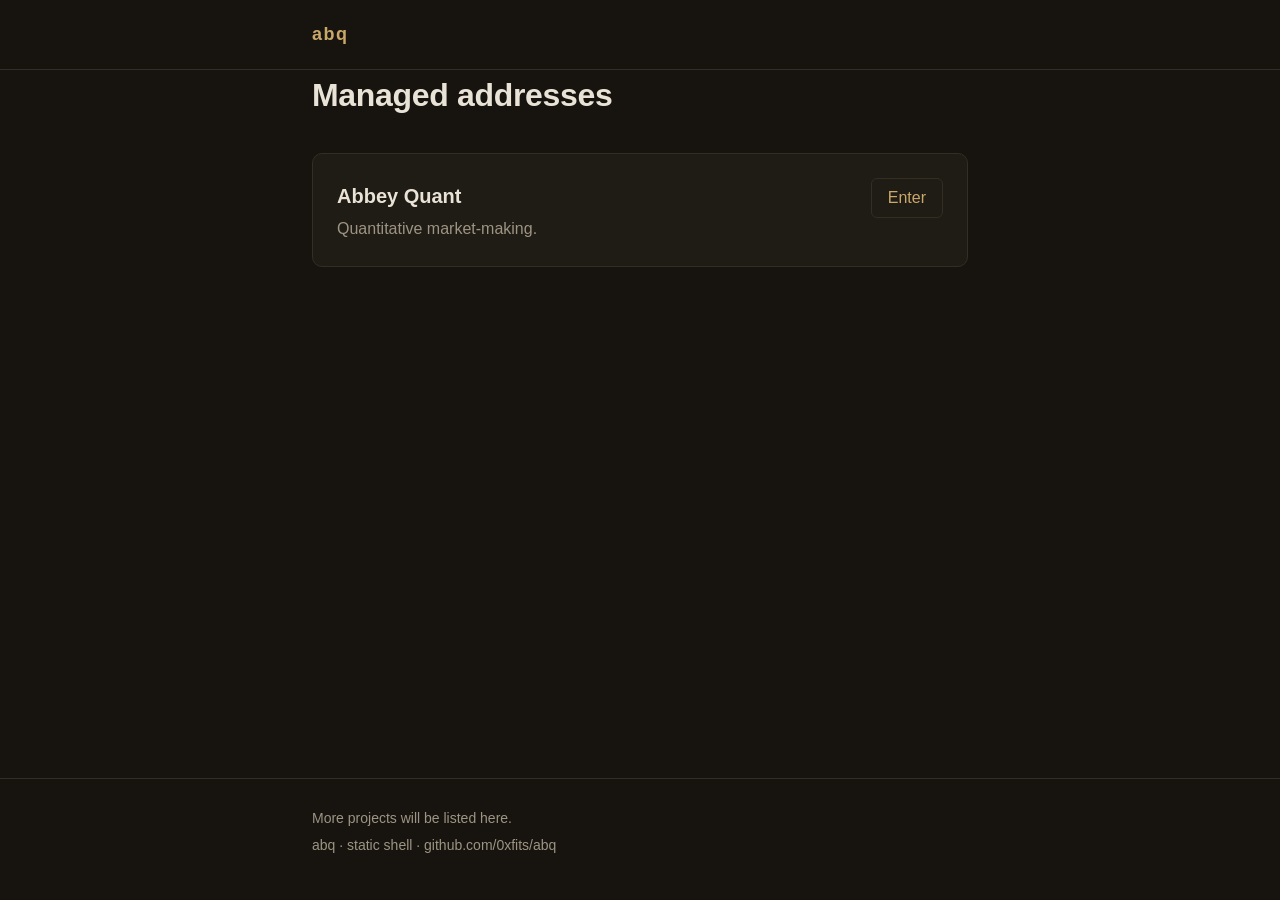
==== index.html @ 2cc59960 "feat: shell hub + abbey path-preserving rewrite contract" ====
<!DOCTYPE html>
<html lang="en">
<head>
<meta charset="utf-8">
<meta name="viewport" content="width=device-width, initial-scale=1">
<title>abq — managed addresses</title>
<style>
  :root {
    --bg: #17140f;
    --surface: #1f1b15;
    --line: #342d22;
    --text: #e9e3d7;
    --muted: #9d9483;
    --accent: #c9a86a;
  }

  * {
    box-sizing: border-box;
  }

  body {
    margin: 0;
    min-height: 100vh;
    display: flex;
    flex-direction: column;
    background: var(--bg);
    color: var(--text);
    font-family: -apple-system, BlinkMacSystemFont, "Segoe UI", Roboto, Helvetica, Arial, sans-serif;
    line-height: 1.6;
    -webkit-font-smoothing: antialiased;
  }

  .wrap {
    width: 100%;
    max-width: 44rem;
    margin: 0 auto;
    padding: 0 1.5rem;
  }

  header {
    border-bottom: 1px solid var(--line);
  }

  .wrap-header {
    display: flex;
    align-items: center;
    padding: 1.25rem 1.5rem;
  }

  .wordmark {
    margin: 0;
    font-size: 1.125rem;
    font-weight: 600;
    letter-spacing: 0.08em;
    color: var(--accent);
  }

  main {
    flex: 1;
    padding: 3rem 0;
  }

  h1 {
    margin: 0 0 2rem;
    font-size: 2rem;
    font-weight: 600;
    letter-spacing: -0.01em;
  }

  .card {
    display: flex;
    flex-wrap: wrap;
    align-items: baseline;
    gap: 0.5rem 1.5rem;
    padding: 1.5rem;
    background: var(--surface);
    border: 1px solid var(--line);
    border-radius: 10px;
  }

  .card-body {
    flex: 1 1 16rem;
  }

  .card h2 {
    margin: 0 0 0.25rem;
    font-size: 1.25rem;
    font-weight: 600;
  }

  .card p {
    margin: 0;
    color: var(--muted);
  }

  .enter {
    color: var(--accent);
    text-decoration: none;
    border: 1px solid var(--line);
    border-radius: 6px;
    padding: 0.4rem 1rem;
    white-space: nowrap;
  }

  .enter:hover,
  .enter:focus {
    border-color: var(--accent);
    outline: none;
  }

  footer {
    border-top: 1px solid var(--line);
    padding: 1.5rem 0 2.5rem;
    color: var(--muted);
    font-size: 0.875rem;
  }

  footer p {
    margin: 0.25rem 0;
  }

  footer a {
    color: inherit;
  }
</style>
</head>
<body>
  <header>
    <div class="wrap wrap-header">
      <p class="wordmark">abq</p>
    </div>
  </header>

  <main class="wrap">
    <h1>Managed addresses</h1>

    <article class="card">
      <div class="card-body">
        <h2>Abbey Quant</h2>
        <p>Quantitative market-making.</p>
      </div>
      <a class="enter" href="/abbey/">Enter</a>
    </article>
  </main>

  <footer>
    <div class="wrap">
      <p>More projects will be listed here.</p>
      <p>abq · static shell · github.com/0xfits/abq</p>
    </div>
  </footer>
</body>
</html>
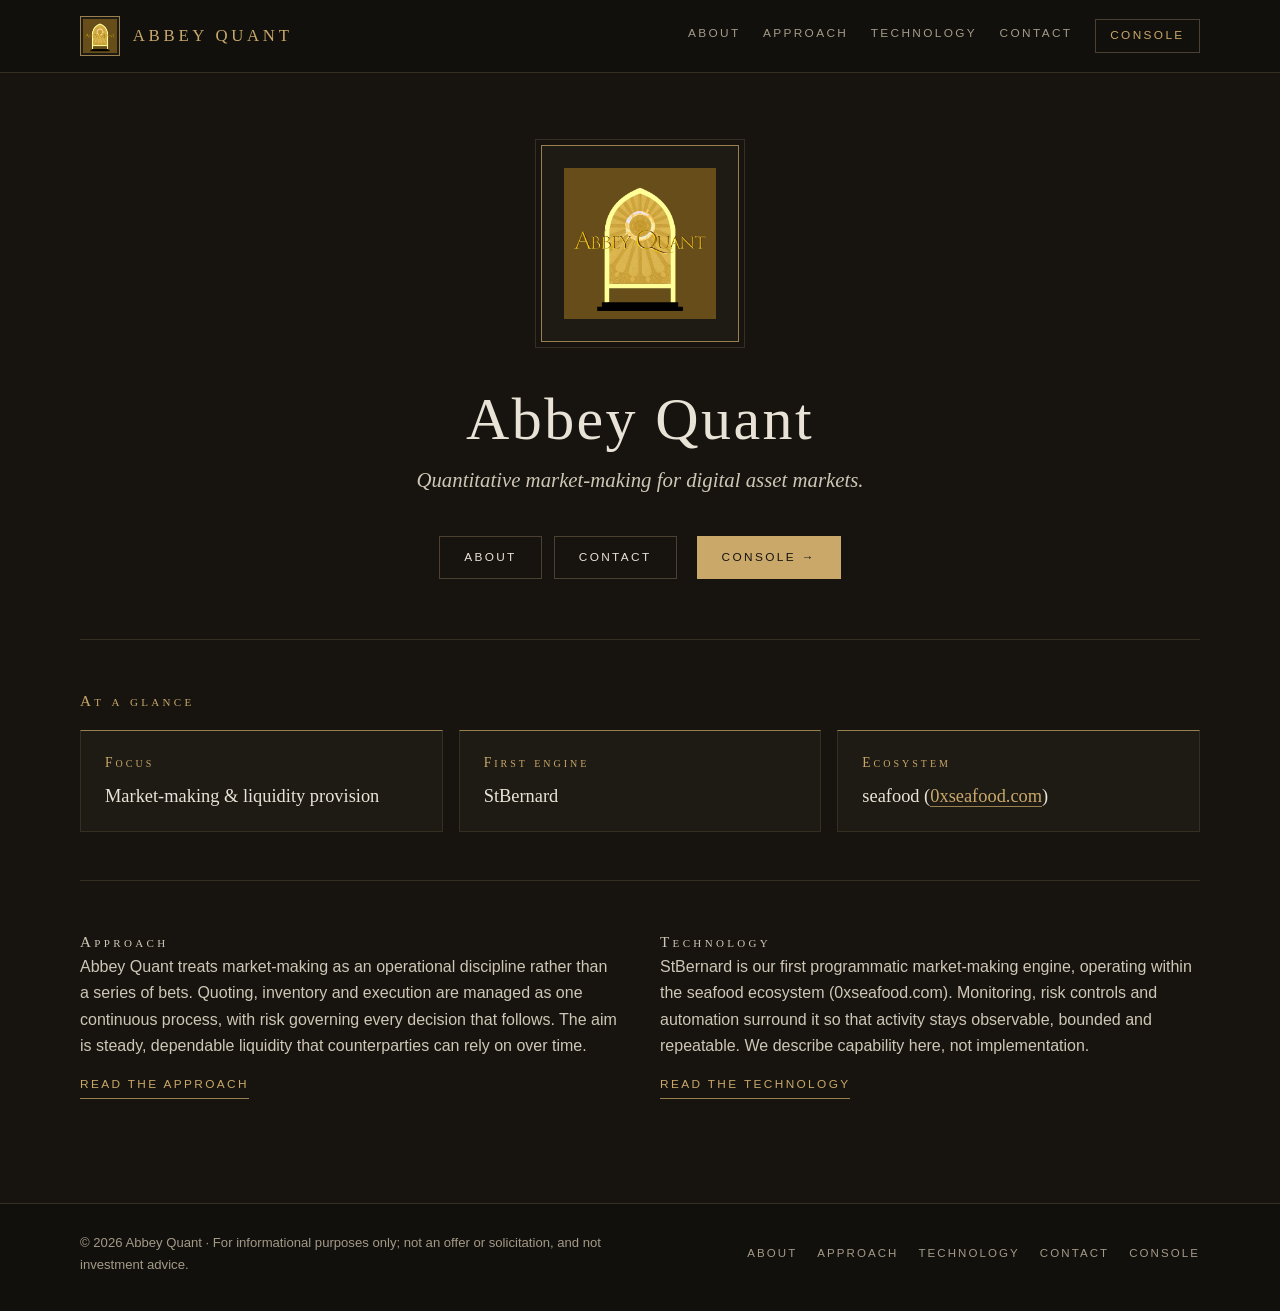
==== commit 7f026f0e: "feat: abbey quant brochure at root; keep /abbey rewrite contract" ====
--- a/index.html
+++ b/index.html
@@ -3,151 +3,89 @@
 <head>
 <meta charset="utf-8">
 <meta name="viewport" content="width=device-width, initial-scale=1">
-<title>abq — managed addresses</title>
-<style>
-  :root {
-    --bg: #17140f;
-    --surface: #1f1b15;
-    --line: #342d22;
-    --text: #e9e3d7;
-    --muted: #9d9483;
-    --accent: #c9a86a;
-  }
-
-  * {
-    box-sizing: border-box;
-  }
-
-  body {
-    margin: 0;
-    min-height: 100vh;
-    display: flex;
-    flex-direction: column;
-    background: var(--bg);
-    color: var(--text);
-    font-family: -apple-system, BlinkMacSystemFont, "Segoe UI", Roboto, Helvetica, Arial, sans-serif;
-    line-height: 1.6;
-    -webkit-font-smoothing: antialiased;
-  }
-
-  .wrap {
-    width: 100%;
-    max-width: 44rem;
-    margin: 0 auto;
-    padding: 0 1.5rem;
-  }
-
-  header {
-    border-bottom: 1px solid var(--line);
-  }
-
-  .wrap-header {
-    display: flex;
-    align-items: center;
-    padding: 1.25rem 1.5rem;
-  }
-
-  .wordmark {
-    margin: 0;
-    font-size: 1.125rem;
-    font-weight: 600;
-    letter-spacing: 0.08em;
-    color: var(--accent);
-  }
-
-  main {
-    flex: 1;
-    padding: 3rem 0;
-  }
-
-  h1 {
-    margin: 0 0 2rem;
-    font-size: 2rem;
-    font-weight: 600;
-    letter-spacing: -0.01em;
-  }
-
-  .card {
-    display: flex;
-    flex-wrap: wrap;
-    align-items: baseline;
-    gap: 0.5rem 1.5rem;
-    padding: 1.5rem;
-    background: var(--surface);
-    border: 1px solid var(--line);
-    border-radius: 10px;
-  }
-
-  .card-body {
-    flex: 1 1 16rem;
-  }
-
-  .card h2 {
-    margin: 0 0 0.25rem;
-    font-size: 1.25rem;
-    font-weight: 600;
-  }
-
-  .card p {
-    margin: 0;
-    color: var(--muted);
-  }
-
-  .enter {
-    color: var(--accent);
-    text-decoration: none;
-    border: 1px solid var(--line);
-    border-radius: 6px;
-    padding: 0.4rem 1rem;
-    white-space: nowrap;
-  }
-
-  .enter:hover,
-  .enter:focus {
-    border-color: var(--accent);
-    outline: none;
-  }
-
-  footer {
-    border-top: 1px solid var(--line);
-    padding: 1.5rem 0 2.5rem;
-    color: var(--muted);
-    font-size: 0.875rem;
-  }
-
-  footer p {
-    margin: 0.25rem 0;
-  }
-
-  footer a {
-    color: inherit;
-  }
-</style>
+<title>Abbey Quant — Quantitative market-making for digital asset markets</title>
+<meta name="description" content="Abbey Quant is a quantitative market-making firm providing liquidity in digital asset markets.">
+<link rel="icon" type="image/png" href="/assets/abbey-quant-logo.png">
+<link rel="stylesheet" href="/styles.css">
 </head>
 <body>
-  <header>
-    <div class="wrap wrap-header">
-      <p class="wordmark">abq</p>
+<header class="site-header">
+  <div class="shell header-inner">
+    <a class="brand" href="/">
+      <img class="brand-mark" src="/assets/abbey-quant-logo.png" alt="Abbey Quant emblem" width="1001" height="1000">
+      <span class="wordmark">Abbey Quant</span>
+    </a>
+    <nav class="site-nav" aria-label="Primary">
+      <a href="/about/">About</a>
+      <a href="/approach/">Approach</a>
+      <a href="/technology/">Technology</a>
+      <a href="/contact/">Contact</a>
+      <a class="nav-console" href="/abbey/">Console</a>
+    </nav>
+  </div>
+</header>
+
+<main>
+  <section class="hero shell">
+    <span class="badge-plate">
+      <img src="/assets/abbey-quant-logo.png" alt="Abbey Quant emblem" width="1001" height="1000">
+    </span>
+    <h1 class="hero-title">Abbey Quant</h1>
+    <p class="hero-tagline">Quantitative market-making for digital asset markets.</p>
+    <div class="cta-row">
+      <span class="cta-cluster">
+        <a class="btn" href="/about/">About</a>
+        <a class="btn" href="/contact/">Contact</a>
+      </span>
+      <a class="btn btn-primary" href="/abbey/">Console &rarr;</a>
     </div>
-  </header>
+  </section>
 
-  <main class="wrap">
-    <h1>Managed addresses</h1>
+  <section class="section shell" aria-labelledby="facts">
+    <p class="eyebrow" id="facts">At a glance</p>
+    <div class="fact-grid">
+      <div class="fact">
+        <p class="eyebrow">Focus</p>
+        <p class="fact-value">Market-making &amp; liquidity provision</p>
+      </div>
+      <div class="fact">
+        <p class="eyebrow">First engine</p>
+        <p class="fact-value">StBernard</p>
+      </div>
+      <div class="fact">
+        <p class="eyebrow">Ecosystem</p>
+        <p class="fact-value">seafood (<a href="https://0xseafood.com">0xseafood.com</a>)</p>
+      </div>
+    </div>
+  </section>
 
-    <article class="card">
-      <div class="card-body">
-        <h2>Abbey Quant</h2>
-        <p>Quantitative market-making.</p>
+  <section class="section shell" aria-labelledby="approach-summary">
+    <div class="summary-grid">
+      <div class="summary">
+        <p class="eyebrow" id="approach-summary">Approach</p>
+        <p>Abbey Quant treats market-making as an operational discipline rather than a series of bets. Quoting, inventory and execution are managed as one continuous process, with risk governing every decision that follows. The aim is steady, dependable liquidity that counterparties can rely on over time.</p>
+        <a class="more" href="/approach/">Read the approach</a>
       </div>
-      <a class="enter" href="/abbey/">Enter</a>
-    </article>
-  </main>
+      <div class="summary">
+        <p class="eyebrow">Technology</p>
+        <p>StBernard is our first programmatic market-making engine, operating within the seafood ecosystem (0xseafood.com). Monitoring, risk controls and automation surround it so that activity stays observable, bounded and repeatable. We describe capability here, not implementation.</p>
+        <a class="more" href="/technology/">Read the technology</a>
+      </div>
+    </div>
+  </section>
+</main>
 
-  <footer>
-    <div class="wrap">
-      <p>More projects will be listed here.</p>
-      <p>abq · static shell · github.com/0xfits/abq</p>
-    </div>
-  </footer>
+<footer class="site-footer">
+  <div class="shell footer-inner">
+    <p class="footer-note">&copy; 2026 Abbey Quant &middot; For informational purposes only; not an offer or solicitation, and not investment advice.</p>
+    <nav class="footer-nav" aria-label="Footer">
+      <a href="/about/">About</a>
+      <a href="/approach/">Approach</a>
+      <a href="/technology/">Technology</a>
+      <a href="/contact/">Contact</a>
+      <a href="/abbey/">Console</a>
+    </nav>
+  </div>
+</footer>
 </body>
 </html>
--- a/styles.css
+++ b/styles.css
@@ -0,0 +1,520 @@
+/* Abbey Quant — single stylesheet.
+   Dark, warm, retro-gothic institutional: charcoal ground, gold-copper accent,
+   serif headings, small-caps labels, hairline rules.
+   System fonts only. No JS. No external requests. */
+
+:root {
+  --bg: #17140f;
+  --bg-deep: #12100c;
+  --surface: #1e1a14;
+  --line: #352e23;
+  --line-strong: #4b4032;
+  --text: #e9e3d7;
+  --text-soft: #cec6b6;
+  --muted: #a49a88;
+  --accent: #c9a86a;
+  --accent-dim: #9a7f4f;
+  --serif: Georgia, "Times New Roman", Times, serif;
+  --sans: -apple-system, BlinkMacSystemFont, "Segoe UI", Roboto, Helvetica, Arial, sans-serif;
+}
+
+* {
+  box-sizing: border-box;
+}
+
+html {
+  -webkit-text-size-adjust: 100%;
+}
+
+body {
+  margin: 0;
+  min-height: 100vh;
+  display: flex;
+  flex-direction: column;
+  background: var(--bg);
+  color: var(--text);
+  font-family: var(--sans);
+  font-size: 16px;
+  line-height: 1.65;
+  -webkit-font-smoothing: antialiased;
+}
+
+.shell {
+  width: 100%;
+  max-width: 70rem;
+  margin: 0 auto;
+  padding: 0 1.5rem;
+}
+
+a {
+  color: var(--accent);
+  text-decoration: none;
+}
+
+a:hover,
+a:focus-visible {
+  text-decoration: underline;
+  outline: none;
+}
+
+img {
+  display: block;
+  max-width: 100%;
+  height: auto;
+}
+
+/* ---------- header ---------- */
+
+.site-header {
+  border-bottom: 1px solid var(--line);
+  background: var(--bg-deep);
+}
+
+.header-inner {
+  display: flex;
+  flex-wrap: wrap;
+  align-items: center;
+  justify-content: space-between;
+  gap: 1rem 2rem;
+  padding: 1rem 0;
+}
+
+.brand {
+  display: flex;
+  align-items: center;
+  gap: 0.8rem;
+  color: var(--text);
+  text-decoration: none;
+}
+
+.brand:hover,
+.brand:focus-visible {
+  text-decoration: none;
+}
+
+.brand-mark {
+  width: 2.5rem;
+  height: auto;
+  border: 1px solid var(--accent-dim);
+  background: var(--surface);
+  padding: 2px;
+}
+
+.wordmark {
+  font-family: var(--serif);
+  font-size: 1.05rem;
+  letter-spacing: 0.22em;
+  text-transform: uppercase;
+  color: var(--accent);
+}
+
+.site-nav {
+  display: flex;
+  flex-wrap: wrap;
+  align-items: center;
+  gap: 0.35rem 1.4rem;
+}
+
+.site-nav a {
+  font-size: 0.74rem;
+  letter-spacing: 0.2em;
+  text-transform: uppercase;
+  color: var(--muted);
+  border-bottom: 1px solid transparent;
+  padding-bottom: 3px;
+}
+
+.site-nav a:hover,
+.site-nav a:focus-visible {
+  color: var(--accent);
+  text-decoration: none;
+}
+
+.site-nav a[aria-current="page"] {
+  color: var(--accent);
+  border-bottom-color: var(--accent-dim);
+}
+
+.site-nav .nav-console {
+  color: var(--accent);
+  border: 1px solid var(--line-strong);
+  border-bottom-width: 1px;
+  padding: 0.4rem 0.9rem 0.4rem;
+}
+
+.site-nav .nav-console:hover,
+.site-nav .nav-console:focus-visible {
+  border-color: var(--accent);
+}
+
+/* ---------- main ---------- */
+
+main {
+  flex: 1 0 auto;
+}
+
+.hero {
+  padding: 4.5rem 0 3.75rem;
+  text-align: center;
+}
+
+.badge-plate {
+  display: inline-block;
+  padding: 1.35rem;
+  background: var(--surface);
+  border: 1px solid var(--accent-dim);
+  box-shadow: 0 0 0 5px var(--bg), 0 0 0 6px var(--line);
+}
+
+.badge-plate img {
+  width: 9.5rem;
+  height: auto;
+}
+
+.hero-title {
+  margin: 2.25rem 0 0.75rem;
+  font-family: var(--serif);
+  font-weight: 400;
+  font-size: clamp(2.4rem, 6vw, 3.75rem);
+  line-height: 1.1;
+  letter-spacing: 0.04em;
+}
+
+.hero-tagline {
+  margin: 0 auto;
+  max-width: 38rem;
+  color: var(--text-soft);
+  font-family: var(--serif);
+  font-size: clamp(1.05rem, 2.4vw, 1.3rem);
+  font-style: italic;
+  line-height: 1.5;
+}
+
+.cta-row {
+  display: flex;
+  flex-wrap: wrap;
+  align-items: center;
+  justify-content: center;
+  gap: 0.75rem 1.25rem;
+  margin-top: 2.5rem;
+}
+
+.cta-cluster {
+  display: flex;
+  flex-wrap: wrap;
+  gap: 0.75rem;
+}
+
+.btn {
+  display: inline-block;
+  padding: 0.7rem 1.5rem;
+  border: 1px solid var(--line-strong);
+  background: transparent;
+  color: var(--text);
+  font-size: 0.74rem;
+  letter-spacing: 0.2em;
+  text-transform: uppercase;
+}
+
+.btn:hover,
+.btn:focus-visible {
+  border-color: var(--accent);
+  color: var(--accent);
+  text-decoration: none;
+}
+
+.btn-primary {
+  background: var(--accent);
+  border-color: var(--accent);
+  color: var(--bg);
+}
+
+.btn-primary:hover,
+.btn-primary:focus-visible {
+  background: var(--accent-dim);
+  border-color: var(--accent-dim);
+  color: var(--bg);
+}
+
+/* ---------- sections ---------- */
+
+.section {
+  border-top: 1px solid var(--line);
+  padding: 3rem 0;
+}
+
+.section-tight {
+  padding-top: 2.5rem;
+}
+
+.eyebrow {
+  margin: 0 0 1rem;
+  font-family: var(--serif);
+  font-variant: small-caps;
+  font-size: 0.95rem;
+  letter-spacing: 0.22em;
+  color: var(--accent);
+}
+
+.page-head {
+  padding: 3.5rem 0 2.5rem;
+}
+
+.page-title {
+  margin: 0 0 1rem;
+  font-family: var(--serif);
+  font-weight: 400;
+  font-size: clamp(2rem, 5vw, 2.9rem);
+  line-height: 1.15;
+  letter-spacing: 0.03em;
+}
+
+.lede {
+  margin: 0;
+  max-width: 46rem;
+  color: var(--text-soft);
+  font-family: var(--serif);
+  font-size: 1.15rem;
+  line-height: 1.6;
+}
+
+.rule {
+  height: 1px;
+  margin: 2rem 0 0;
+  background: var(--line);
+}
+
+.prose {
+  max-width: 46rem;
+}
+
+.prose h2 {
+  margin: 2.5rem 0 0.75rem;
+  font-family: var(--serif);
+  font-weight: 400;
+  font-size: 1.45rem;
+  letter-spacing: 0.02em;
+}
+
+.prose h2:first-child {
+  margin-top: 0;
+}
+
+.prose p {
+  margin: 0 0 1rem;
+  color: var(--text-soft);
+}
+
+.prose p:last-child {
+  margin-bottom: 0;
+}
+
+.more {
+  display: inline-block;
+  margin-top: 1rem;
+  font-size: 0.74rem;
+  letter-spacing: 0.2em;
+  text-transform: uppercase;
+  border-bottom: 1px solid var(--accent-dim);
+  padding-bottom: 3px;
+}
+
+.more:hover,
+.more:focus-visible {
+  border-bottom-color: var(--accent);
+  text-decoration: none;
+}
+
+/* ---------- fact strip ---------- */
+
+.fact-grid {
+  display: grid;
+  grid-template-columns: repeat(auto-fit, minmax(15rem, 1fr));
+  gap: 1rem;
+  margin-top: 0.5rem;
+}
+
+.fact {
+  padding: 1.35rem 1.5rem;
+  background: var(--surface);
+  border: 1px solid var(--line);
+  border-top: 1px solid var(--accent-dim);
+}
+
+.fact .eyebrow {
+  margin-bottom: 0.5rem;
+  font-size: 0.85rem;
+}
+
+.fact-value {
+  margin: 0;
+  font-family: var(--serif);
+  font-size: 1.15rem;
+  line-height: 1.45;
+  color: var(--text);
+}
+
+.fact-value a {
+  border-bottom: 1px solid var(--accent-dim);
+}
+
+/* ---------- summary pair ---------- */
+
+.summary-grid {
+  display: grid;
+  grid-template-columns: repeat(auto-fit, minmax(19rem, 1fr));
+  gap: 2.5rem;
+}
+
+.summary p {
+  margin: 0;
+  color: var(--text-soft);
+}
+
+/* ---------- principles / team / lists ---------- */
+
+.principles {
+  list-style: none;
+  margin: 0;
+  padding: 0;
+  display: grid;
+  grid-template-columns: repeat(auto-fit, minmax(17rem, 1fr));
+  gap: 1.25rem;
+}
+
+.principles li {
+  padding-top: 1rem;
+  border-top: 1px solid var(--line);
+}
+
+.principles h3 {
+  margin: 0 0 0.4rem;
+  font-family: var(--serif);
+  font-variant: small-caps;
+  font-weight: 400;
+  font-size: 1.15rem;
+  letter-spacing: 0.14em;
+  color: var(--accent);
+}
+
+.principles p {
+  margin: 0;
+  color: var(--text-soft);
+  font-size: 0.95rem;
+}
+
+.team {
+  list-style: none;
+  margin: 0;
+  padding: 0;
+  display: grid;
+  grid-template-columns: repeat(auto-fit, minmax(11rem, 1fr));
+  gap: 1rem;
+}
+
+.team li {
+  padding: 1.4rem 1rem;
+  text-align: center;
+  background: var(--surface);
+  border: 1px solid var(--line);
+  font-family: var(--serif);
+  font-size: 1.1rem;
+  letter-spacing: 0.06em;
+  color: var(--text);
+}
+
+/* ---------- contact ---------- */
+
+.contact-block {
+  padding: 1.75rem;
+  background: var(--surface);
+  border: 1px solid var(--line);
+  border-left: 2px solid var(--accent-dim);
+  max-width: 46rem;
+}
+
+.contact-block p {
+  margin: 0 0 0.75rem;
+  color: var(--text-soft);
+}
+
+.contact-block p:last-child {
+  margin-bottom: 0;
+}
+
+.mail {
+  font-family: var(--serif);
+  font-size: 1.2rem;
+  color: var(--accent);
+  border-bottom: 1px solid var(--accent-dim);
+}
+
+.legal {
+  max-width: 46rem;
+  color: var(--muted);
+  font-size: 0.92rem;
+}
+
+.legal p {
+  margin: 0 0 0.85rem;
+}
+
+.legal p:last-child {
+  margin-bottom: 0;
+}
+
+/* ---------- footer ---------- */
+
+.site-footer {
+  margin-top: 3.5rem;
+  border-top: 1px solid var(--line);
+  background: var(--bg-deep);
+}
+
+.footer-inner {
+  display: flex;
+  flex-wrap: wrap;
+  align-items: center;
+  justify-content: space-between;
+  gap: 1rem 2rem;
+  padding: 1.75rem 0 2.25rem;
+}
+
+.footer-note {
+  margin: 0;
+  max-width: 34rem;
+  font-size: 0.82rem;
+  color: var(--muted);
+}
+
+.footer-nav {
+  display: flex;
+  flex-wrap: wrap;
+  gap: 0.35rem 1.25rem;
+}
+
+.footer-nav a {
+  font-size: 0.72rem;
+  letter-spacing: 0.18em;
+  text-transform: uppercase;
+  color: var(--muted);
+}
+
+.footer-nav a:hover,
+.footer-nav a:focus-visible {
+  color: var(--accent);
+}
+
+@media (max-width: 40rem) {
+  .hero {
+    padding: 3rem 0 2.75rem;
+  }
+
+  .section {
+    padding: 2.25rem 0;
+  }
+
+  .header-inner {
+    justify-content: flex-start;
+  }
+}
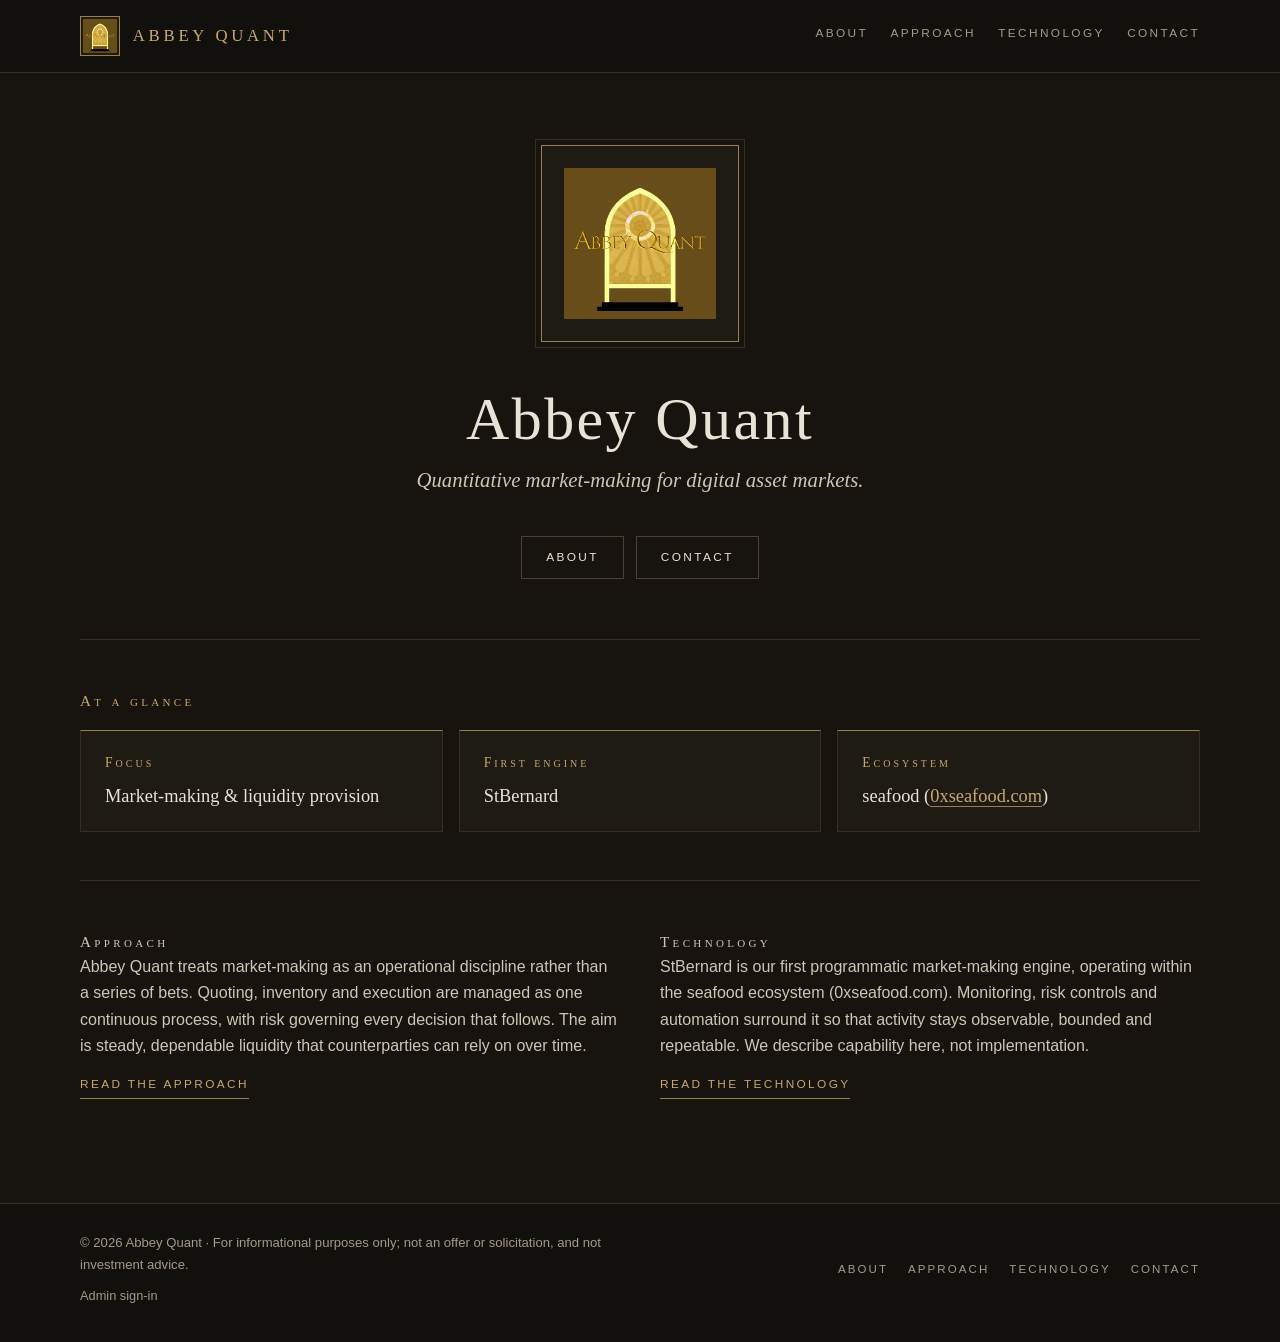
==== commit c40880b9: "feat: de-emphasize internal console link (footer-only, muted)" ====
--- a/index.html
+++ b/index.html
@@ -20,7 +20,6 @@
       <a href="/approach/">Approach</a>
       <a href="/technology/">Technology</a>
       <a href="/contact/">Contact</a>
-      <a class="nav-console" href="/abbey/">Console</a>
     </nav>
   </div>
 </header>
@@ -37,7 +36,6 @@
         <a class="btn" href="/about/">About</a>
         <a class="btn" href="/contact/">Contact</a>
       </span>
-      <a class="btn btn-primary" href="/abbey/">Console &rarr;</a>
     </div>
   </section>
 
@@ -77,13 +75,15 @@
 
 <footer class="site-footer">
   <div class="shell footer-inner">
-    <p class="footer-note">&copy; 2026 Abbey Quant &middot; For informational purposes only; not an offer or solicitation, and not investment advice.</p>
+    <div>
+      <p class="footer-note">&copy; 2026 Abbey Quant &middot; For informational purposes only; not an offer or solicitation, and not investment advice.</p>
+      <p class="footer-admin"><a href="/abbey/">Admin sign-in</a></p>
+    </div>
     <nav class="footer-nav" aria-label="Footer">
       <a href="/about/">About</a>
       <a href="/approach/">Approach</a>
       <a href="/technology/">Technology</a>
       <a href="/contact/">Contact</a>
-      <a href="/abbey/">Console</a>
     </nav>
   </div>
 </footer>
--- a/styles.css
+++ b/styles.css
@@ -135,18 +135,6 @@
   border-bottom-color: var(--accent-dim);
 }
 
-.site-nav .nav-console {
-  color: var(--accent);
-  border: 1px solid var(--line-strong);
-  border-bottom-width: 1px;
-  padding: 0.4rem 0.9rem 0.4rem;
-}
-
-.site-nav .nav-console:hover,
-.site-nav .nav-console:focus-visible {
-  border-color: var(--accent);
-}
-
 /* ---------- main ---------- */
 
 main {
@@ -505,6 +493,21 @@
   color: var(--accent);
 }
 
+.footer-admin {
+  margin: 0.6rem 0 0;
+  font-size: 0.8rem;
+}
+
+.footer-admin a {
+  color: var(--muted);
+}
+
+.footer-admin a:hover,
+.footer-admin a:focus-visible {
+  color: var(--text-soft);
+  text-decoration: none;
+}
+
 @media (max-width: 40rem) {
   .hero {
     padding: 3rem 0 2.75rem;
